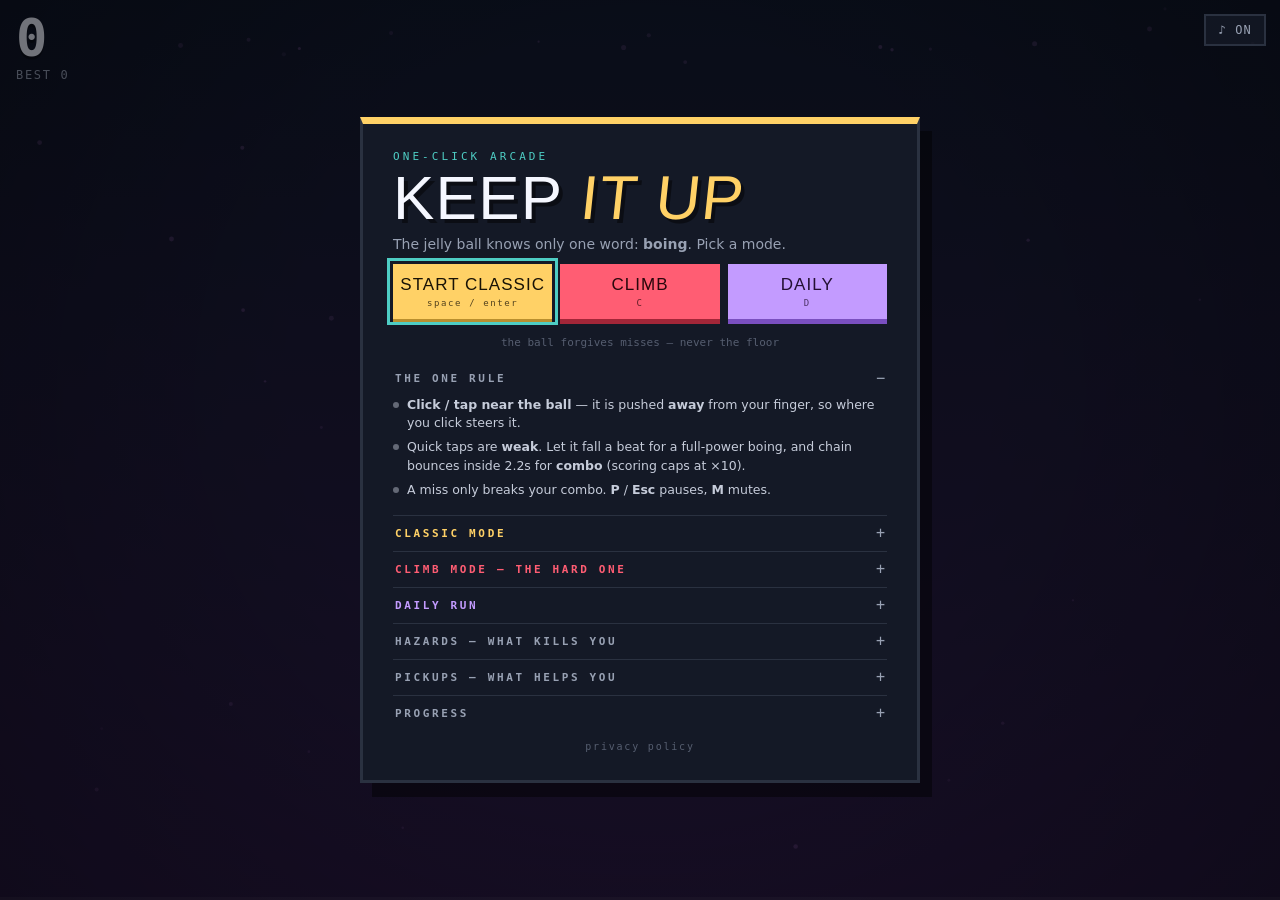
==== dev.html @ d26bc282 "[meta] rebuild bundles with the privacy link (Pages serves the committed index.html)" ====
<!DOCTYPE html>
<html lang="en">
<head>
<meta charset="utf-8">
<meta name="viewport" content="width=device-width, initial-scale=1, maximum-scale=1, user-scalable=no">
<meta name="color-scheme" content="dark">
<meta name="description" content="KEEP IT UP - a one-click jelly-bounce arcade game. Zero assets, zero dependencies, zero network requests.">
<title>KEEP IT UP - one-click jelly bounce</title>
<script>
/* Installed before the game so that even a failure to load or parse the bundle
 * leaves a visible message instead of a silent black screen (COMPAT-01). */
window.addEventListener('error', function(e){
  var el = document.getElementById('fatal');
  if (!el) return;
  var what = (e && (e.message || (e.target && (e.target.src || e.target.href)))) || 'unknown error';
  el.textContent = 'Something broke: ' + what;
  el.classList.remove('hidden');
}, true);
</script>
<link rel="stylesheet" href="src/styles.css">
</head>
<body>
<canvas id="game" aria-label="Gameplay surface. Click or tap near the ball to bounce it away from your pointer."></canvas>

<div id="hud">
  <div id="scoreBox"><span id="score">0</span><span id="scoreUnit" class="unit hidden">m</span><div id="best">BEST 0</div><div id="modeTag" class="modeTag hidden"></div></div>
  <div id="comboBox"><div id="combo">&times;2</div><div id="comboBarWrap"><div id="comboBar"></div></div></div>
  <div id="effects" aria-hidden="true"></div>
</div>

<div id="toasts" aria-live="polite">
  <div id="toast" class="toast"><b id="toastName"></b><span id="toastDesc"></span></div>
</div>

<div id="sysBtns">
  <button id="pauseBtn" type="button" title="Pause (P)" aria-label="Pause">&#10074;&#10074;</button>
  <button id="mute" type="button" title="Toggle sound (M)" aria-label="Toggle sound" aria-pressed="false">&#9834; ON</button>
</div>

<div id="menu" class="overlay" role="dialog" aria-modal="true" aria-labelledby="menuTitle">
  <div class="panel wide">
    <p class="eyebrow">ONE-CLICK ARCADE</p>
    <h1 id="menuTitle">KEEP <em>IT&nbsp;UP</em></h1>
    <p class="tag">The jelly ball knows only one word: <b>boing</b>. Pick a mode.</p>
    <div class="modeRow">
      <button id="startBtn" class="modeBtn gold" type="button">START CLASSIC<span class="kbd">space / enter</span></button>
      <button id="climbBtn" class="modeBtn red" type="button">CLIMB<span class="kbd">C</span></button>
      <button id="dailyBtn" class="modeBtn violet" type="button">DAILY<span class="kbd">D</span></button>
      <p class="hint">the ball forgives misses &mdash; never the floor</p>
    </div>
    <div class="panelBody">
      <details class="msec" name="howto" open>
        <summary><h2>The one rule</h2></summary>
        <ul class="rules">
          <li><b>Click / tap near the ball</b> &mdash; it is pushed <b>away</b> from your finger, so where you click steers it.</li>
          <li>Quick taps are <b>weak</b>. Let it fall a beat for a full-power boing, and chain bounces inside 2.2s for <b>combo</b> (scoring caps at &times;10).</li>
          <li>A miss only breaks your combo. <b>P</b> / <b>Esc</b> pauses, <b>M</b> mutes.</li>
        </ul>
      </details>
      <details class="msec" name="howto">
        <summary><h2 class="hGold">Classic mode</h2></summary>
        <ul class="rules">
          <li>Score = bounce points &times; combo + pickups. Your best is saved.</li>
          <li>The <b>floor</b> kills. Hazards start after 9s and never spawn on top of you.</li>
          <li>Skim a hazard without touching it for a <b>+15 near-miss</b>.</li>
        </ul>
      </details>
      <details class="msec" name="howto">
        <summary><h2 class="hRed">Climb mode &mdash; the hard one</h2></summary>
        <ul class="rules">
          <li>Score = <b>metres climbed</b>. The camera only ever moves up.</li>
          <li>Every 300px a wall of saws blocks the sky with <b>one dashed corridor</b> &mdash; that is your way through.</li>
          <li><b>Lava</b> rises from below after a 3s grace. It is your floor now.</li>
          <li>Corridor stars pay +5m; every third wall hides a shield.</li>
        </ul>
      </details>
      <details class="msec" name="howto">
        <summary><h2 class="hViolet">Daily run</h2></summary>
        <p id="dailyStrip" class="daily"></p>
        <ul class="rules">
          <li>Classic rules, but today's date remixes gravity, saw pace, saw speed and star rate.</li>
          <li>Everyone gets the same mix; only your best for the day is remembered.</li>
        </ul>
      </details>
      <details class="msec" name="howto">
        <summary><h2>Hazards &mdash; what kills you</h2></summary>
        <ul class="legend">
          <li><canvas class="icon" data-icon="saw" aria-hidden="true"></canvas><div><b>Saw</b> &mdash; crosses the screen; a red edge flash warns you before it arrives.</div></li>
          <li><canvas class="icon" data-icon="spike" aria-hidden="true"></canvas><div><b>Spike</b> &mdash; a ceiling marker telegraphs for 1s, then it drops where you <i>were</i>. Keep moving.</div></li>
          <li><canvas class="icon" data-icon="seeker" aria-hidden="true"></canvas><div><b>Drone</b> &mdash; after 20s. Slow homing, capped turn rate, dies on walls. Out-fly it.</div></li>
          <li><canvas class="icon" data-icon="lava" aria-hidden="true"></canvas><div><b>Lava</b> (climb) &mdash; rises forever after its grace. Touching it ends the run.</div></li>
        </ul>
      </details>
      <details class="msec" name="howto">
        <summary><h2>Pickups &mdash; what helps you</h2></summary>
        <ul class="legend">
          <li><canvas class="icon" data-icon="star" aria-hidden="true"></canvas><div><b>Star</b> &mdash; +40 points (+5m in climb). Blinks just before it despawns.</div></li>
          <li><canvas class="icon" data-icon="shield" aria-hidden="true"></canvas><div><b>Shield</b> &mdash; eats exactly one hazard hit, then pops.</div></li>
          <li><canvas class="icon" data-icon="slowmo" aria-hidden="true"></canvas><div><b>Slow-mo</b> &mdash; time crawls at 45% for 4s. Saws included.</div></li>
          <li><canvas class="icon" data-icon="magnet" aria-hidden="true"></canvas><div><b>Magnet</b> &mdash; stars within 150px fly to you for 6s.</div></li>
          <li><canvas class="icon" data-icon="heavy" aria-hidden="true"></canvas><div><b>Heavy star</b> &mdash; +200 points, but gravity +15% for 8s. Greed is a choice.</div></li>
        </ul>
      </details>
      <details class="msec" name="howto">
        <summary><h2>Progress</h2></summary>
        <div id="badges" class="badges" role="group" aria-label="Achievements"></div>
        <p class="mini">Badges: &times;10 combo &middot; 3 stars in one run &middot; survive 120s &middot; a shield save.</p>
        <div id="skins" class="swatches" role="group" aria-label="Ball skins"></div>
        <p class="mini">Skins unlock at best 0 / 600 / 1800 / 4000. Click one to wear it.</p>
      </details>
    </div>
    <a id="privacyLink" class="miniLink" href="https://demerest.github.io/click-bounce/privacy.html"
       target="_blank" rel="noopener">privacy policy</a>
  </div>
</div>

<div id="pause" class="overlay hidden" role="dialog" aria-modal="true" aria-labelledby="pauseTitle">
  <div class="panel narrow">
    <p class="eyebrow">TIME OUT</p>
    <h1 id="pauseTitle">PAUSED<em>.</em></h1>
    <p class="tag" id="pauseReason">The jelly ball is holding its breath.</p>
    <button id="resumeBtn" class="big" type="button">RESUME</button>
    <button id="pauseQuitBtn" class="ghost" type="button">QUIT TO MENU</button>
    <p class="hint">P / Esc to resume</p>
  </div>
</div>

<div id="over" class="overlay hidden" role="dialog" aria-modal="true" aria-labelledby="overTitle">
  <div class="panel">
    <p class="eyebrow" id="overEyebrow">GRAVITY WINS</p>
    <h1 id="overTitle">SPLAT<em>.</em></h1>
    <div id="finalScore"><span id="finalScoreVal">0</span><span id="newBest">NEW BEST!</span></div>
    <div class="stats">
      <div class="stat"><b id="finalBounces">0</b><span>BOUNCES</span></div>
      <div class="stat"><b id="finalCombo">0</b><span>MAX COMBO</span></div>
      <div class="stat"><b id="finalTime">0s</b><span>TIME</span></div>
      <div class="stat"><b id="finalBest">0</b><span>BEST</span></div>
    </div>
    <button id="retryBtn" class="big" type="button">BOUNCE AGAIN</button>
    <div class="modes">
      <button id="shareBtn" class="ghost" type="button">COPY SCORE</button>
      <button id="menuBtn" class="ghost" type="button">MAIN MENU</button>
    </div>
    <p class="hint">space / enter to retry</p>
  </div>
</div>

<div id="srStatus" class="sr-only" role="status" aria-live="polite"></div>
<div id="fatal" class="hidden" role="alert"></div>

<script type="module" src="src/game.js"></script>
</body>
</html>
---- src/styles.css ----
:root{
  --panel:#141926; --line:#2a3140; --ink:#f5f7ff; --dim:#98a1b3;
  --accent:#ffd166; --hot:#ff5d73; --cool:#4ecdc4;
  --blue:#7fb2ff; --violet:#c39bff; --bronze:#c98b3c;
  --display: Impact,'Arial Black','Franklin Gothic Bold',sans-serif;
  --mono: ui-monospace,'SF Mono',Menlo,Consolas,monospace;
}
*{box-sizing:border-box; -webkit-tap-highlight-color:transparent;}
html,body{height:100%; margin:0; overflow:hidden; background:#0d1017;
  font-family:system-ui,'Segoe UI',sans-serif; color:var(--ink); user-select:none;
  -webkit-user-select:none; overscroll-behavior:none;}
#game{position:fixed; inset:0; display:block; touch-action:none; cursor:crosshair;}

/* ---------- accessibility helpers (A11Y-02) ---------- */
.sr-only{position:absolute; width:1px; height:1px; margin:-1px; padding:0;
  overflow:hidden; clip:rect(0 0 0 0); clip-path:inset(50%); white-space:nowrap; border:0;}
:focus-visible{outline:3px solid var(--cool); outline-offset:3px;}
button:focus:not(:focus-visible){outline:none;}

/* ---------- HUD ---------- */
#hud{position:fixed; inset:0; pointer-events:none; z-index:5; font-family:var(--mono);}
#scoreBox{position:absolute; top:12px; left:16px;}
#score{display:inline-block; font-size:clamp(34px,6vw,52px); font-weight:900; line-height:1;
  text-shadow:0 3px 0 rgba(0,0,0,.5);}
#score.pop{animation:scorePop .18s ease-out;}
@keyframes scorePop{0%{transform:scale(1.28); color:var(--accent);}100%{transform:scale(1);}}
#best{color:var(--dim); font-size:12px; letter-spacing:.14em; margin-top:4px;}
#comboBox{position:absolute; top:14px; left:50%; transform:translateX(-50%);
  text-align:center; opacity:0; transition:opacity .15s;}
#combo{font-size:30px; font-weight:900; color:var(--accent); text-shadow:0 3px 0 rgba(0,0,0,.5);}
#comboBarWrap{width:92px; height:5px; margin:5px auto 0; background:rgba(255,255,255,.15); border-radius:3px;}
#comboBar{height:100%; width:100%; background:var(--accent); border-radius:3px;}

/* active-effect pills: one per live mechanic (guide ground rule 3) */
#effects{position:absolute; top:70px; left:50%; transform:translateX(-50%);
  display:flex; gap:6px; flex-wrap:wrap; justify-content:center; max-width:70vw;}
.pill{font-size:10px; letter-spacing:.12em; padding:3px 8px; border:2px solid currentColor;
  background:rgba(10,13,20,.72); white-space:nowrap;}
.pill i{font-style:normal; opacity:.75; margin-left:4px;}
.pill-shield{color:var(--cool);} .pill-slowmo{color:var(--blue);}
.pill-magnet{color:var(--violet);} .pill-heavy{color:var(--bronze);}

/* ---------- system buttons ---------- */
#sysBtns{position:fixed; top:14px; right:14px; z-index:20; display:flex; gap:8px;}
#sysBtns button{font-family:var(--mono); font-size:12px; letter-spacing:.1em; color:var(--dim);
  background:rgba(20,25,38,.8); border:2px solid var(--line); padding:7px 12px; cursor:pointer;}
#sysBtns button:hover{color:var(--ink); border-color:var(--dim);}
#mute.muted{color:#565e70; text-decoration:line-through;}
#pauseBtn{line-height:1;}

/* ---------- overlays ---------- */
.overlay{position:fixed; inset:0; z-index:10; display:flex; align-items:center;
  justify-content:center; background:rgba(7,9,14,.55); padding:12px;}
.hidden{display:none;}
.panel{background:var(--panel); border:3px solid var(--line); border-top:7px solid var(--accent);
  box-shadow:12px 14px 0 rgba(0,0,0,.45); padding:26px 30px 28px;
  width:min(92vw,460px); max-height:calc(100vh - 24px); overflow-y:auto;
  display:flex; flex-direction:column;
  animation:panelIn .35s cubic-bezier(.2,1.4,.4,1);}
.panel.narrow{width:min(92vw,380px);}
@keyframes panelIn{from{transform:translateY(26px); opacity:0;}to{transform:none; opacity:1;}}
.eyebrow{font-family:var(--mono); font-size:11px; letter-spacing:.28em; color:var(--cool); margin:0 0 6px;}
h1{font-family:var(--display); font-weight:400; font-size:clamp(40px,9vw,62px); line-height:.95;
  letter-spacing:.02em; margin:0 0 8px; text-shadow:4px 4px 0 rgba(0,0,0,.45);}
h1 em{font-style:normal; color:var(--accent); display:inline-block; transform:skew(-6deg);}
.tag{color:var(--dim); font-size:14px; margin:0 0 12px;}

/* ---------- menu: action row on top, collapsible instructions below ---------- */
.panel.wide{width:min(94vw,560px);}
.panelBody{overflow-y:auto; min-height:0; flex:1 1 auto; padding-right:4px; margin-right:-4px;}
.modeRow{flex:0 0 auto; display:flex; gap:8px; flex-wrap:wrap; margin:0 0 12px;}
.modeRow .hint{flex-basis:100%; margin-top:9px;}
/* one-open-at-a-time accordion: <details name> is native, so no JS to break */
details.msec{margin:0; border-bottom:1px solid var(--line);}
details.msec:last-child{border-bottom:0;}
details.msec summary{list-style:none; display:flex; align-items:center; justify-content:space-between;
  gap:10px; padding:10px 2px; cursor:pointer;}
details.msec summary::-webkit-details-marker{display:none;}
details.msec summary::after{content:'+'; font-family:var(--mono); font-size:15px; line-height:1;
  color:var(--dim);}
details.msec[open] summary::after{content:'\2212';}
details.msec summary:hover h2{color:var(--ink);}
details.msec[open]{padding-bottom:10px;}
.msec h2{font-family:var(--mono); font-size:11px; font-weight:700; letter-spacing:.24em;
  text-transform:uppercase; margin:0; color:var(--dim);}
.msec h2.hGold{color:var(--accent);} .msec h2.hRed{color:var(--hot);} .msec h2.hViolet{color:var(--violet);}
ul.rules{list-style:none; margin:0; padding:0; font-size:12.5px; line-height:1.45; color:#c6ccda;}
ul.rules li{margin:0 0 6px; padding-left:14px; position:relative;}
ul.rules li::before{content:''; position:absolute; left:0; top:6px; width:6px; height:6px;
  border-radius:50%; background:currentColor; opacity:.45;}
ul.legend{list-style:none; margin:0; padding:0;}
ul.legend li{display:flex; gap:10px; align-items:center; margin:0 0 8px;}
ul.legend .icon{width:44px; height:44px; flex:0 0 44px; background:#0f1420;
  border:2px solid var(--line); border-radius:8px;}
ul.legend li > div{font-size:12.5px; line-height:1.4; color:#c6ccda;}
ul.legend b{color:var(--ink);}
.mini{font-family:var(--mono); font-size:10px; color:#565e70; margin:2px 0 10px; text-align:center;}
.miniLink{flex:0 0 auto; display:block; margin:10px 0 0; text-align:center;
  font-family:var(--mono); font-size:10px; letter-spacing:.18em; color:#565e70; text-decoration:none;}
.miniLink:hover{color:var(--dim); text-decoration:underline;}
.modeBtn{flex:1 1 120px; font-family:var(--display); font-size:17px; letter-spacing:.06em;
  border:0; padding:11px 6px; cursor:pointer; color:#181206;
  transition:transform .08s, box-shadow .08s;}
.modeBtn .kbd{display:block; font-family:var(--mono); font-size:9px; letter-spacing:.18em;
  opacity:.75; margin-top:3px;}
.modeBtn.gold{background:var(--accent); box-shadow:0 5px 0 #b98f2e;}
.modeBtn.red{background:var(--hot); color:#2a070c; box-shadow:0 5px 0 #a32638;}
.modeBtn.violet{background:var(--violet); color:#241033; box-shadow:0 5px 0 #7a4fc0;}
.modeBtn:hover{transform:translateY(-2px);}
.modeBtn:active{transform:translateY(3px); box-shadow:0 2px 0 rgba(0,0,0,.45);}
button.big{display:block; width:100%; font-family:var(--display); font-size:20px; letter-spacing:.08em;
  background:var(--accent); color:#181206; border:0; padding:14px 0; cursor:pointer;
  box-shadow:0 6px 0 #b98f2e; transition:transform .08s, box-shadow .08s;}
button.big:hover{transform:translateY(-2px); box-shadow:0 8px 0 #b98f2e;}
button.big:active{transform:translateY(3px); box-shadow:0 2px 0 #b98f2e;}
button.ghost{display:block; width:100%; margin-top:10px; font-family:var(--mono); font-size:12px;
  letter-spacing:.14em; background:transparent; color:var(--dim); border:2px solid var(--line);
  padding:11px 0; cursor:pointer;}
button.ghost:hover{color:var(--ink); border-color:var(--dim);}
.hint{font-family:var(--mono); font-size:11px; color:#565e70; text-align:center; margin:14px 0 0;}
#finalScore{font-family:var(--mono); font-size:56px; font-weight:900; color:var(--accent);
  line-height:1; margin:6px 0 14px; text-shadow:0 3px 0 rgba(0,0,0,.5);}
.stats{display:flex; gap:8px; margin-bottom:16px;}
.stat{flex:1; background:#0f1420; border:2px solid var(--line); padding:9px 4px; text-align:center; min-width:0;}
.stat b{display:block; font-family:var(--mono); font-size:19px;}
.stat span{font-size:9px; letter-spacing:.12em; color:var(--dim);}
#newBest{display:none; font-family:var(--mono); font-size:12px; letter-spacing:.2em; color:#181206;
  background:var(--cool); padding:4px 10px; margin-left:10px; vertical-align:middle;
  animation:panelIn .3s cubic-bezier(.2,1.6,.4,1);}
#fatal{position:fixed; left:50%; bottom:16px; transform:translateX(-50%); z-index:40;
  max-width:90vw; font-family:var(--mono); font-size:12px; color:#181206; background:var(--hot);
  border:2px solid #7a1f2b; padding:10px 14px; white-space:pre-wrap;}

/* ---------- Phase 4: toasts, badges, skins, daily, modes ---------- */
.unit{font-family:var(--mono); font-size:clamp(16px,3vw,24px); font-weight:900; color:var(--dim); margin-left:4px;}
.modeTag{font-family:var(--mono); font-size:10px; letter-spacing:.22em; margin-top:5px;
  display:inline-block; padding:2px 7px; border:2px solid currentColor; background:rgba(10,13,20,.72);}
.modeTag.hidden{display:none;}   /* must beat .modeTag's display (equal specificity, later rule) */
.modeTag.climb{color:var(--cool);}
.modeTag.daily{color:var(--violet);}
#toasts{position:fixed; left:50%; bottom:18px; transform:translateX(-50%); z-index:30;
  pointer-events:none; display:flex; flex-direction:column; align-items:center; gap:8px;}
.toast{font-family:var(--mono); text-align:center; background:var(--panel);
  border:3px solid var(--cool); border-left-width:8px; padding:9px 18px;
  box-shadow:8px 9px 0 rgba(0,0,0,.45); opacity:0; transform:translateY(24px) scale(.92);
  transition:opacity var(--toast-in,.3s) cubic-bezier(.2,1.4,.4,1),
             transform var(--toast-in,.3s) cubic-bezier(.2,1.4,.4,1);}
.toast b{display:block; font-size:14px; letter-spacing:.18em; color:var(--cool);}
.toast span{display:block; font-size:11px; color:var(--dim); margin-top:2px;}
.toast.show{opacity:1; transform:none;}
.swatches{display:flex; gap:8px; justify-content:center; margin:0 0 10px;}
.swatch{width:34px; height:34px; border-radius:50%; cursor:pointer; position:relative;
  border:3px solid var(--line); background:radial-gradient(circle at 32% 30%, var(--hi), var(--mid) 55%, var(--lo));
  transition:transform .08s;}
.swatch:hover{transform:scale(1.1);}
.swatch[aria-pressed="true"]{border-color:var(--ink); box-shadow:0 0 0 2px rgba(245,247,255,.25);}
.swatch.locked{filter:grayscale(.9) brightness(.55); cursor:not-allowed;}
.swatch.locked::after{content:'\1F512'; position:absolute; inset:0; display:flex;
  align-items:center; justify-content:center; font-size:13px;}
.badges{display:flex; gap:8px; justify-content:center; margin:0 0 12px;}
.badge{width:30px; height:30px; border-radius:50%; display:flex; align-items:center; justify-content:center;
  font-size:14px; background:#0f1420; border:2px solid var(--line); color:#3c4356;}
.badge.on{background:var(--accent); border-color:#b98f2e; color:#181206;
  box-shadow:0 0 10px rgba(255,209,102,.45);}
.daily{font-family:var(--mono); font-size:11px; letter-spacing:.06em; color:var(--violet);
  text-align:center; margin:0 0 10px;}
.modes{display:flex; gap:10px; margin-top:10px;}
.modes .ghost{margin-top:0;}

/* ---------- A11Y-01: prefers-reduced-motion ---------- */
@media (prefers-reduced-motion: reduce){
  .panel,#newBest,#score.pop{animation:none;}
  button.big,button.big:hover,button.big:active{transition:none; transform:none;}
  .modeBtn,.modeBtn:hover,.modeBtn:active{transition:none; transform:none;}
  .toast,.swatch,.swatch:hover{transition:none; transform:none;}
  #comboBox{transition:none;}
}

/* ---------- short screens: keep the accordion compact ---------- */
@media (max-height: 720px){
  .panel{padding:18px 22px 18px;}
  .panelBody{max-height:52vh;}
  details.msec summary{padding:8px 2px;}
  details.msec[open]{padding-bottom:8px;}
}
@media (max-height: 600px){
  h1{font-size:clamp(32px,8vw,44px);}
  ul.rules,ul.legend li > div{font-size:11.5px; line-height:1.35;}
  .tag{font-size:12.5px; margin-bottom:8px;}
  .modeBtn{padding:9px 4px; font-size:15px;}
  .hint{margin-top:7px;}
  ul.legend .icon{width:36px; height:36px; flex-basis:36px;}
}
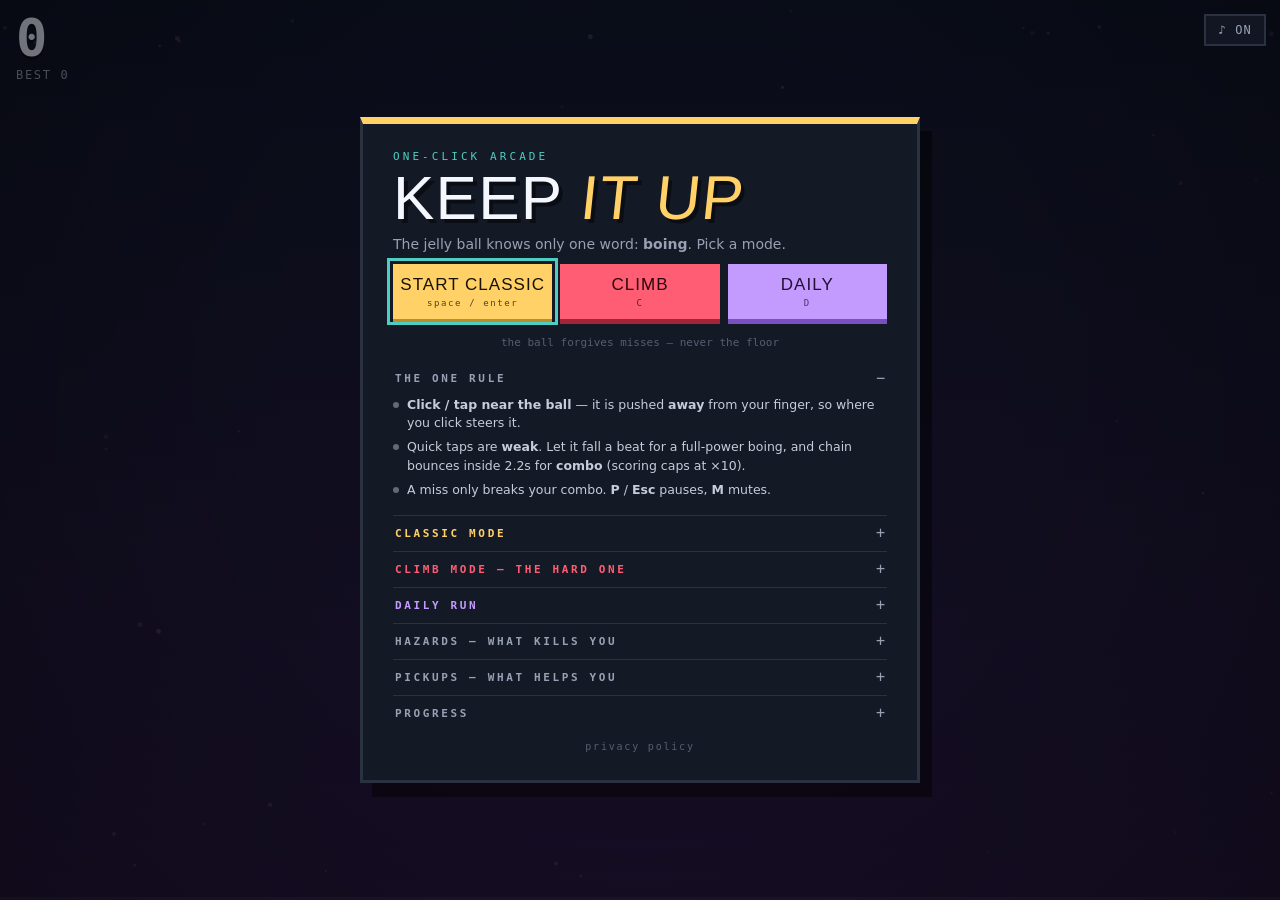
==== commit d4b7f43a: "[balance] playtest fairness: wider touch-aware tap hitbox; PC key hints hidden on touch-only devices" ====
--- a/dev.html
+++ b/dev.html
@@ -54,7 +54,7 @@
         <ul class="rules">
           <li><b>Click / tap near the ball</b> &mdash; it is pushed <b>away</b> from your finger, so where you click steers it.</li>
           <li>Quick taps are <b>weak</b>. Let it fall a beat for a full-power boing, and chain bounces inside 2.2s for <b>combo</b> (scoring caps at &times;10).</li>
-          <li>A miss only breaks your combo. <b>P</b> / <b>Esc</b> pauses, <b>M</b> mutes.</li>
+          <li>A miss only breaks your combo.<span class="pcOnly"> <b>P</b> / <b>Esc</b> pauses, <b>M</b> mutes.</span></li>
         </ul>
       </details>
       <details class="msec" name="howto">
@@ -121,7 +121,7 @@
     <p class="tag" id="pauseReason">The jelly ball is holding its breath.</p>
     <button id="resumeBtn" class="big" type="button">RESUME</button>
     <button id="pauseQuitBtn" class="ghost" type="button">QUIT TO MENU</button>
-    <p class="hint">P / Esc to resume</p>
+    <p class="hint pcOnly">P / Esc to resume</p>
   </div>
 </div>
 
@@ -141,7 +141,7 @@
       <button id="shareBtn" class="ghost" type="button">COPY SCORE</button>
       <button id="menuBtn" class="ghost" type="button">MAIN MENU</button>
     </div>
-    <p class="hint">space / enter to retry</p>
+    <p class="hint pcOnly">space / enter to retry</p>
   </div>
 </div>
 
--- a/src/styles.css
+++ b/src/styles.css
@@ -118,6 +118,7 @@
   padding:11px 0; cursor:pointer;}
 button.ghost:hover{color:var(--ink); border-color:var(--dim);}
 .hint{font-family:var(--mono); font-size:11px; color:#565e70; text-align:center; margin:14px 0 0;}
+body.touchOnly .kbd, body.touchOnly .pcOnly{display:none;}
 #finalScore{font-family:var(--mono); font-size:56px; font-weight:900; color:var(--accent);
   line-height:1; margin:6px 0 14px; text-shadow:0 3px 0 rgba(0,0,0,.5);}
 .stats{display:flex; gap:8px; margin-bottom:16px;}
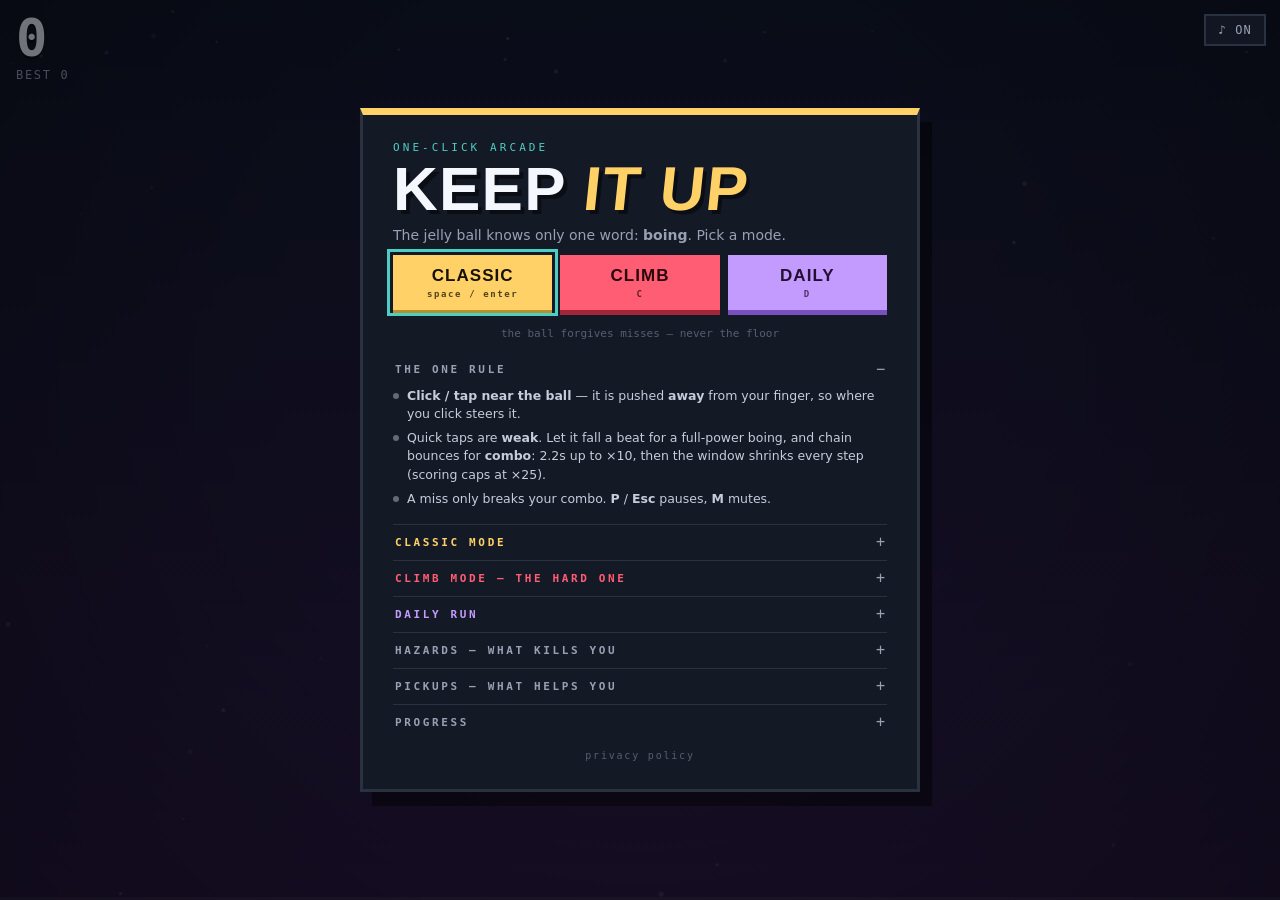
==== commit d81277be: "[balance] playtest round 2: combo to x25 with shrinking chain window; CLASSIC label; phone combo met" ====
--- a/dev.html
+++ b/dev.html
@@ -43,7 +43,7 @@
     <h1 id="menuTitle">KEEP <em>IT&nbsp;UP</em></h1>
     <p class="tag">The jelly ball knows only one word: <b>boing</b>. Pick a mode.</p>
     <div class="modeRow">
-      <button id="startBtn" class="modeBtn gold" type="button">START CLASSIC<span class="kbd">space / enter</span></button>
+      <button id="startBtn" class="modeBtn gold" type="button">CLASSIC<span class="kbd">space / enter</span></button>
       <button id="climbBtn" class="modeBtn red" type="button">CLIMB<span class="kbd">C</span></button>
       <button id="dailyBtn" class="modeBtn violet" type="button">DAILY<span class="kbd">D</span></button>
       <p class="hint">the ball forgives misses &mdash; never the floor</p>
@@ -53,7 +53,7 @@
         <summary><h2>The one rule</h2></summary>
         <ul class="rules">
           <li><b>Click / tap near the ball</b> &mdash; it is pushed <b>away</b> from your finger, so where you click steers it.</li>
-          <li>Quick taps are <b>weak</b>. Let it fall a beat for a full-power boing, and chain bounces inside 2.2s for <b>combo</b> (scoring caps at &times;10).</li>
+          <li>Quick taps are <b>weak</b>. Let it fall a beat for a full-power boing, and chain bounces for <b>combo</b>: 2.2s up to &times;10, then the window shrinks every step (scoring caps at &times;25).</li>
           <li>A miss only breaks your combo.<span class="pcOnly"> <b>P</b> / <b>Esc</b> pauses, <b>M</b> mutes.</span></li>
         </ul>
       </details>
--- a/src/styles.css
+++ b/src/styles.css
@@ -119,6 +119,9 @@
 button.ghost:hover{color:var(--ink); border-color:var(--dim);}
 .hint{font-family:var(--mono); font-size:11px; color:#565e70; text-align:center; margin:14px 0 0;}
 body.touchOnly .kbd, body.touchOnly .pcOnly{display:none;}
+/* no Impact/Arial Black on this platform: synthetic weight keeps the display
+   face as heavy as the web build instead of a light fallback */
+body.noDisplay h1, body.noDisplay .modeBtn, body.noDisplay button.big{font-weight:900;}
 #finalScore{font-family:var(--mono); font-size:56px; font-weight:900; color:var(--accent);
   line-height:1; margin:6px 0 14px; text-shadow:0 3px 0 rgba(0,0,0,.5);}
 .stats{display:flex; gap:8px; margin-bottom:16px;}
@@ -178,6 +181,12 @@
 }
 
 /* ---------- short screens: keep the accordion compact ---------- */
+@media (max-width: 720px){
+  /* phones put the front camera where the centred combo meter sat: park it
+     under the score column instead */
+  #comboBox{top:96px; left:16px; transform:none; text-align:left;}
+  #comboBarWrap{margin:5px 0 0;}
+}
 @media (max-height: 720px){
   .panel{padding:18px 22px 18px;}
   .panelBody{max-height:52vh;}
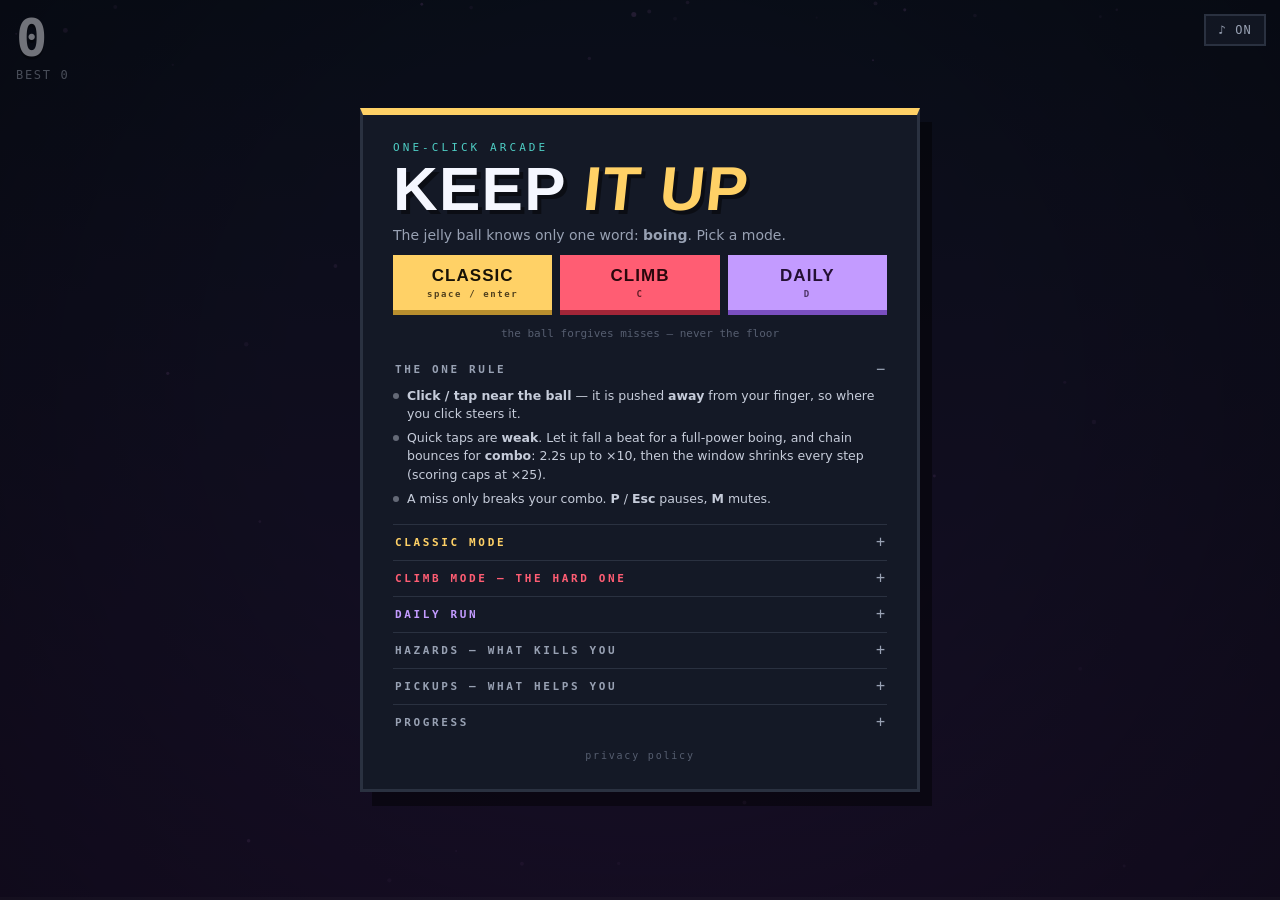
==== commit 51703765: "[ui] playtest round 3: climb shield saves destroy the band saw; no button focus rings; Apple PWA she" ====
--- a/dev.html
+++ b/dev.html
@@ -5,6 +5,12 @@
 <meta name="viewport" content="width=device-width, initial-scale=1, maximum-scale=1, user-scalable=no">
 <meta name="color-scheme" content="dark">
 <meta name="description" content="KEEP IT UP - a one-click jelly-bounce arcade game. Zero assets, zero dependencies, zero network requests.">
+<meta name="apple-mobile-web-app-capable" content="yes">
+<meta name="mobile-web-app-capable" content="yes">
+<meta name="apple-mobile-web-app-status-bar-style" content="black-translucent">
+<meta name="apple-mobile-web-app-title" content="KEEP IT UP">
+<link rel="manifest" href="manifest.webmanifest">
+<link rel="apple-touch-icon" href="apple-touch-icon.png">
 <title>KEEP IT UP - one-click jelly bounce</title>
 <script>
 /* Installed before the game so that even a failure to load or parse the bundle
@@ -42,6 +48,7 @@
     <p class="eyebrow">ONE-CLICK ARCADE</p>
     <h1 id="menuTitle">KEEP <em>IT&nbsp;UP</em></h1>
     <p class="tag">The jelly ball knows only one word: <b>boing</b>. Pick a mode.</p>
+    <p id="installHint" class="installHint"><b>Install on iPhone / iPad:</b> tap <b>Share</b> &#8594; <b>Add to Home Screen</b>. It opens fullscreen and plays offline.</p>
     <div class="modeRow">
       <button id="startBtn" class="modeBtn gold" type="button">CLASSIC<span class="kbd">space / enter</span></button>
       <button id="climbBtn" class="modeBtn red" type="button">CLIMB<span class="kbd">C</span></button>
--- a/src/styles.css
+++ b/src/styles.css
@@ -15,7 +15,8 @@
 .sr-only{position:absolute; width:1px; height:1px; margin:-1px; padding:0;
   overflow:hidden; clip:rect(0 0 0 0); clip-path:inset(50%); white-space:nowrap; border:0;}
 :focus-visible{outline:3px solid var(--cool); outline-offset:3px;}
-button:focus:not(:focus-visible){outline:none;}
+/* playtest: no focus ring on buttons, web or touch (keyboard focus still moves) */
+button:focus, button:focus-visible{outline:none;}
 
 /* ---------- HUD ---------- */
 #hud{position:fixed; inset:0; pointer-events:none; z-index:5; font-family:var(--mono);}
@@ -98,6 +99,10 @@
 .miniLink{flex:0 0 auto; display:block; margin:10px 0 0; text-align:center;
   font-family:var(--mono); font-size:10px; letter-spacing:.18em; color:#565e70; text-decoration:none;}
 .miniLink:hover{color:var(--dim); text-decoration:underline;}
+.installHint{display:none; flex:0 0 auto; margin:0 0 10px; padding:8px 10px;
+  font-family:var(--mono); font-size:11px; line-height:1.5; color:var(--cool);
+  border:2px dashed var(--cool); background:rgba(78,205,196,.08); text-align:center;}
+body.appleTouch .installHint{display:block;}
 .modeBtn{flex:1 1 120px; font-family:var(--display); font-size:17px; letter-spacing:.06em;
   border:0; padding:11px 6px; cursor:pointer; color:#181206;
   transition:transform .08s, box-shadow .08s;}
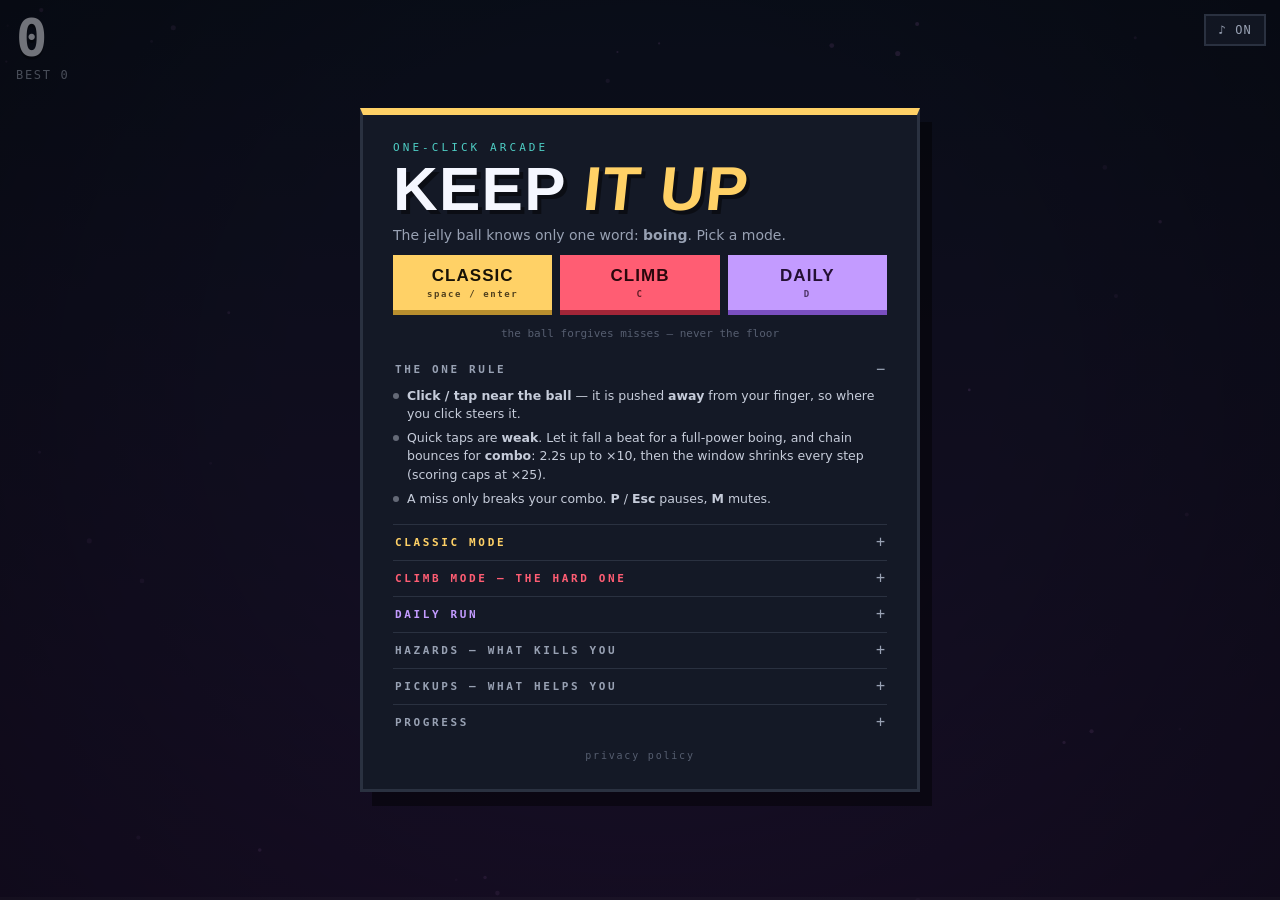
==== commit d6bea67e: "[ui] itch embed: A2HS captures the outer page, so framed Apple users get the standalone Pages link i" ====
--- a/dev.html
+++ b/dev.html
@@ -49,6 +49,7 @@
     <h1 id="menuTitle">KEEP <em>IT&nbsp;UP</em></h1>
     <p class="tag">The jelly ball knows only one word: <b>boing</b>. Pick a mode.</p>
     <p id="installHint" class="installHint"><b>Install on iPhone / iPad:</b> tap <b>Share</b> &#8594; <b>Add to Home Screen</b>. It opens fullscreen and plays offline.</p>
+    <p id="installHintFramed" class="installHint">Inside an embed the browser installs the <b>outer</b> page, not the game. For the installable standalone app, open <a id="standaloneLink" href="https://demerest.github.io/click-bounce/" target="_blank" rel="noopener">demerest.github.io/click-bounce</a> in its own tab, then <b>Share</b> &#8594; <b>Add to Home Screen</b>.</p>
     <div class="modeRow">
       <button id="startBtn" class="modeBtn gold" type="button">CLASSIC<span class="kbd">space / enter</span></button>
       <button id="climbBtn" class="modeBtn red" type="button">CLIMB<span class="kbd">C</span></button>
--- a/src/styles.css
+++ b/src/styles.css
@@ -102,7 +102,9 @@
 .installHint{display:none; flex:0 0 auto; margin:0 0 10px; padding:8px 10px;
   font-family:var(--mono); font-size:11px; line-height:1.5; color:var(--cool);
   border:2px dashed var(--cool); background:rgba(78,205,196,.08); text-align:center;}
-body.appleTouch .installHint{display:block;}
+body.appleTouch #installHint{display:block;}
+body.appleFramed #installHintFramed{display:block;}
+.installHint a{color:var(--ink); text-decoration:underline;}
 .modeBtn{flex:1 1 120px; font-family:var(--display); font-size:17px; letter-spacing:.06em;
   border:0; padding:11px 6px; cursor:pointer; color:#181206;
   transition:transform .08s, box-shadow .08s;}
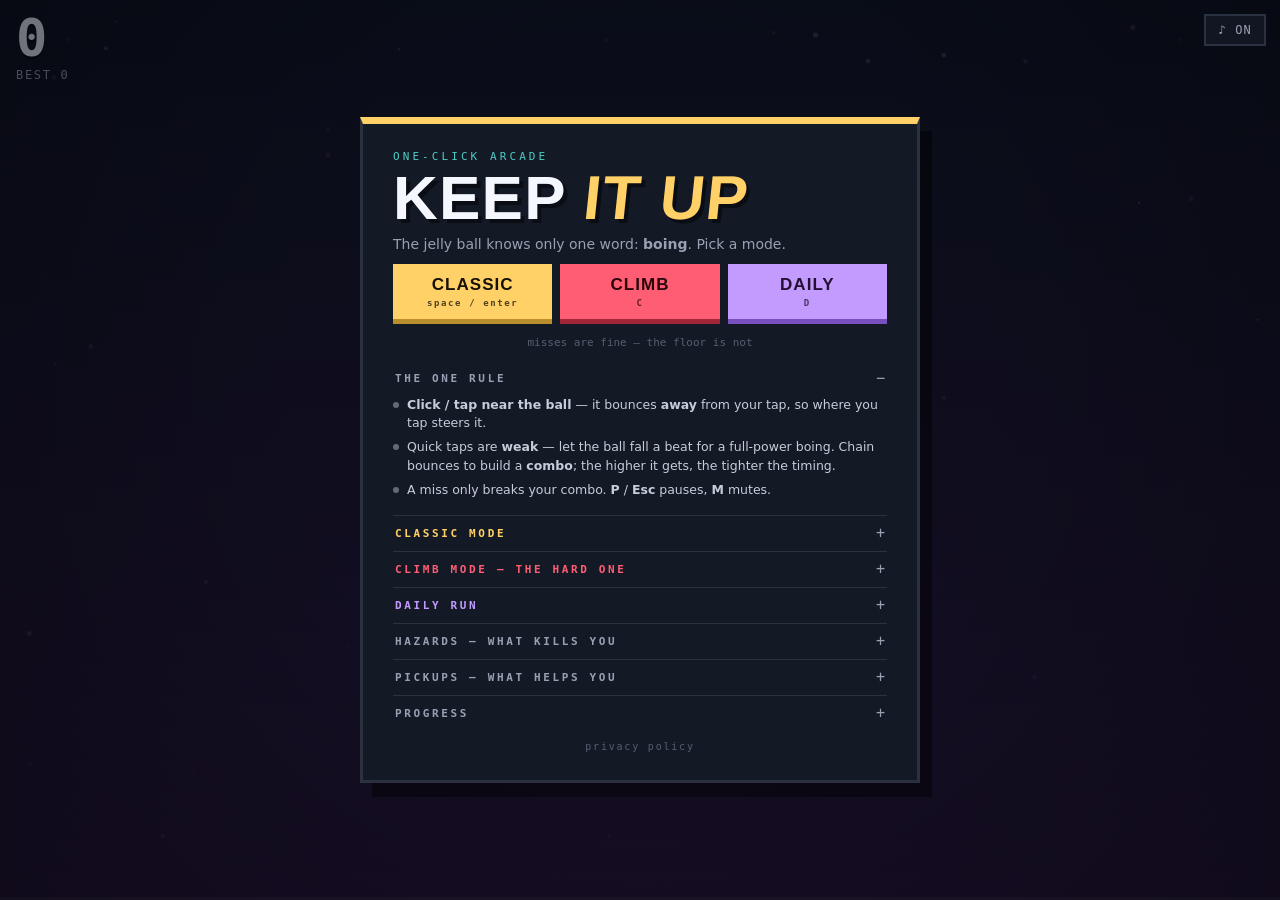
==== commit e8c8170b: "[ui] menu copy: casual plain-language instructions, no seconds/pixels/point values; capture rig gain" ====
--- a/dev.html
+++ b/dev.html
@@ -54,67 +54,67 @@
       <button id="startBtn" class="modeBtn gold" type="button">CLASSIC<span class="kbd">space / enter</span></button>
       <button id="climbBtn" class="modeBtn red" type="button">CLIMB<span class="kbd">C</span></button>
       <button id="dailyBtn" class="modeBtn violet" type="button">DAILY<span class="kbd">D</span></button>
-      <p class="hint">the ball forgives misses &mdash; never the floor</p>
+      <p class="hint">misses are fine &mdash; the floor is not</p>
     </div>
     <div class="panelBody">
       <details class="msec" name="howto" open>
         <summary><h2>The one rule</h2></summary>
         <ul class="rules">
-          <li><b>Click / tap near the ball</b> &mdash; it is pushed <b>away</b> from your finger, so where you click steers it.</li>
-          <li>Quick taps are <b>weak</b>. Let it fall a beat for a full-power boing, and chain bounces for <b>combo</b>: 2.2s up to &times;10, then the window shrinks every step (scoring caps at &times;25).</li>
+          <li><b>Click / tap near the ball</b> &mdash; it bounces <b>away</b> from your tap, so where you tap steers it.</li>
+          <li>Quick taps are <b>weak</b> &mdash; let the ball fall a beat for a full-power boing. Chain bounces to build a <b>combo</b>; the higher it gets, the tighter the timing.</li>
           <li>A miss only breaks your combo.<span class="pcOnly"> <b>P</b> / <b>Esc</b> pauses, <b>M</b> mutes.</span></li>
         </ul>
       </details>
       <details class="msec" name="howto">
         <summary><h2 class="hGold">Classic mode</h2></summary>
         <ul class="rules">
-          <li>Score = bounce points &times; combo + pickups. Your best is saved.</li>
-          <li>The <b>floor</b> kills. Hazards start after 9s and never spawn on top of you.</li>
-          <li>Skim a hazard without touching it for a <b>+15 near-miss</b>.</li>
+          <li>Bounces score points and combos multiply them; pickups add more. Your best is saved.</li>
+          <li>The <b>floor</b> ends the run. Hazards join in after a short warm-up, and never right on top of you.</li>
+          <li>Slip past a hazard without touching it for a <b>near-miss bonus</b>.</li>
         </ul>
       </details>
       <details class="msec" name="howto">
         <summary><h2 class="hRed">Climb mode &mdash; the hard one</h2></summary>
         <ul class="rules">
-          <li>Score = <b>metres climbed</b>. The camera only ever moves up.</li>
-          <li>Every 300px a wall of saws blocks the sky with <b>one dashed corridor</b> &mdash; that is your way through.</li>
-          <li><b>Lava</b> rises from below after a 3s grace. It is your floor now.</li>
-          <li>Corridor stars pay +5m; every third wall hides a shield.</li>
+          <li>You score by <b>how high you climb</b>. The camera only moves up.</li>
+          <li>Walls of saws block the sky, each with <b>one dashed gap</b> &mdash; that gap is your way through.</li>
+          <li><b>Lava</b> rises from below after a short head start. It is your floor now.</li>
+          <li>Stars in the gaps add metres, and now and then a wall hides a shield.</li>
         </ul>
       </details>
       <details class="msec" name="howto">
         <summary><h2 class="hViolet">Daily run</h2></summary>
         <p id="dailyStrip" class="daily"></p>
         <ul class="rules">
-          <li>Classic rules, but today's date remixes gravity, saw pace, saw speed and star rate.</li>
-          <li>Everyone gets the same mix; only your best for the day is remembered.</li>
+          <li>Classic rules with a daily twist &mdash; gravity, saws and stars get remixed.</li>
+          <li>Everyone plays the same mix; only your best run of the day is kept.</li>
         </ul>
       </details>
       <details class="msec" name="howto">
         <summary><h2>Hazards &mdash; what kills you</h2></summary>
         <ul class="legend">
-          <li><canvas class="icon" data-icon="saw" aria-hidden="true"></canvas><div><b>Saw</b> &mdash; crosses the screen; a red edge flash warns you before it arrives.</div></li>
-          <li><canvas class="icon" data-icon="spike" aria-hidden="true"></canvas><div><b>Spike</b> &mdash; a ceiling marker telegraphs for 1s, then it drops where you <i>were</i>. Keep moving.</div></li>
-          <li><canvas class="icon" data-icon="seeker" aria-hidden="true"></canvas><div><b>Drone</b> &mdash; after 20s. Slow homing, capped turn rate, dies on walls. Out-fly it.</div></li>
-          <li><canvas class="icon" data-icon="lava" aria-hidden="true"></canvas><div><b>Lava</b> (climb) &mdash; rises forever after its grace. Touching it ends the run.</div></li>
+          <li><canvas class="icon" data-icon="saw" aria-hidden="true"></canvas><div><b>Saw</b> &mdash; sweeps across the screen; the edge flashes red before it arrives.</div></li>
+          <li><canvas class="icon" data-icon="spike" aria-hidden="true"></canvas><div><b>Spike</b> &mdash; a marker on the ceiling warns you, then it drops where you <i>were</i>. Keep moving.</div></li>
+          <li><canvas class="icon" data-icon="seeker" aria-hidden="true"></canvas><div><b>Drone</b> &mdash; shows up later in the run. It chases you slowly, turns wide and dies on walls. Out-fly it.</div></li>
+          <li><canvas class="icon" data-icon="lava" aria-hidden="true"></canvas><div><b>Lava</b> (climb) &mdash; rises from below and never stops. Touching it ends the run.</div></li>
         </ul>
       </details>
       <details class="msec" name="howto">
         <summary><h2>Pickups &mdash; what helps you</h2></summary>
         <ul class="legend">
-          <li><canvas class="icon" data-icon="star" aria-hidden="true"></canvas><div><b>Star</b> &mdash; +40 points (+5m in climb). Blinks just before it despawns.</div></li>
-          <li><canvas class="icon" data-icon="shield" aria-hidden="true"></canvas><div><b>Shield</b> &mdash; eats exactly one hazard hit, then pops.</div></li>
-          <li><canvas class="icon" data-icon="slowmo" aria-hidden="true"></canvas><div><b>Slow-mo</b> &mdash; time crawls at 45% for 4s. Saws included.</div></li>
-          <li><canvas class="icon" data-icon="magnet" aria-hidden="true"></canvas><div><b>Magnet</b> &mdash; stars within 150px fly to you for 6s.</div></li>
-          <li><canvas class="icon" data-icon="heavy" aria-hidden="true"></canvas><div><b>Heavy star</b> &mdash; +200 points, but gravity +15% for 8s. Greed is a choice.</div></li>
+          <li><canvas class="icon" data-icon="star" aria-hidden="true"></canvas><div><b>Star</b> &mdash; bonus points, extra metres in climb. Blinks right before it vanishes.</div></li>
+          <li><canvas class="icon" data-icon="shield" aria-hidden="true"></canvas><div><b>Shield</b> &mdash; takes one hit for you, then pops.</div></li>
+          <li><canvas class="icon" data-icon="slowmo" aria-hidden="true"></canvas><div><b>Slow-mo</b> &mdash; everything slows right down for a while, saws included.</div></li>
+          <li><canvas class="icon" data-icon="magnet" aria-hidden="true"></canvas><div><b>Magnet</b> &mdash; nearby stars fly to you for a while.</div></li>
+          <li><canvas class="icon" data-icon="heavy" aria-hidden="true"></canvas><div><b>Heavy star</b> &mdash; a big score, but the ball gets heavier for a while. Greed is a choice.</div></li>
         </ul>
       </details>
       <details class="msec" name="howto">
         <summary><h2>Progress</h2></summary>
         <div id="badges" class="badges" role="group" aria-label="Achievements"></div>
-        <p class="mini">Badges: &times;10 combo &middot; 3 stars in one run &middot; survive 120s &middot; a shield save.</p>
+        <p class="mini">Badges: a big combo &middot; a few stars in one run &middot; a long run &middot; a shield save.</p>
         <div id="skins" class="swatches" role="group" aria-label="Ball skins"></div>
-        <p class="mini">Skins unlock at best 0 / 600 / 1800 / 4000. Click one to wear it.</p>
+        <p class="mini">New skins unlock as your best score grows. Click one to wear it.</p>
       </details>
     </div>
     <a id="privacyLink" class="miniLink" href="https://demerest.github.io/click-bounce/privacy.html"
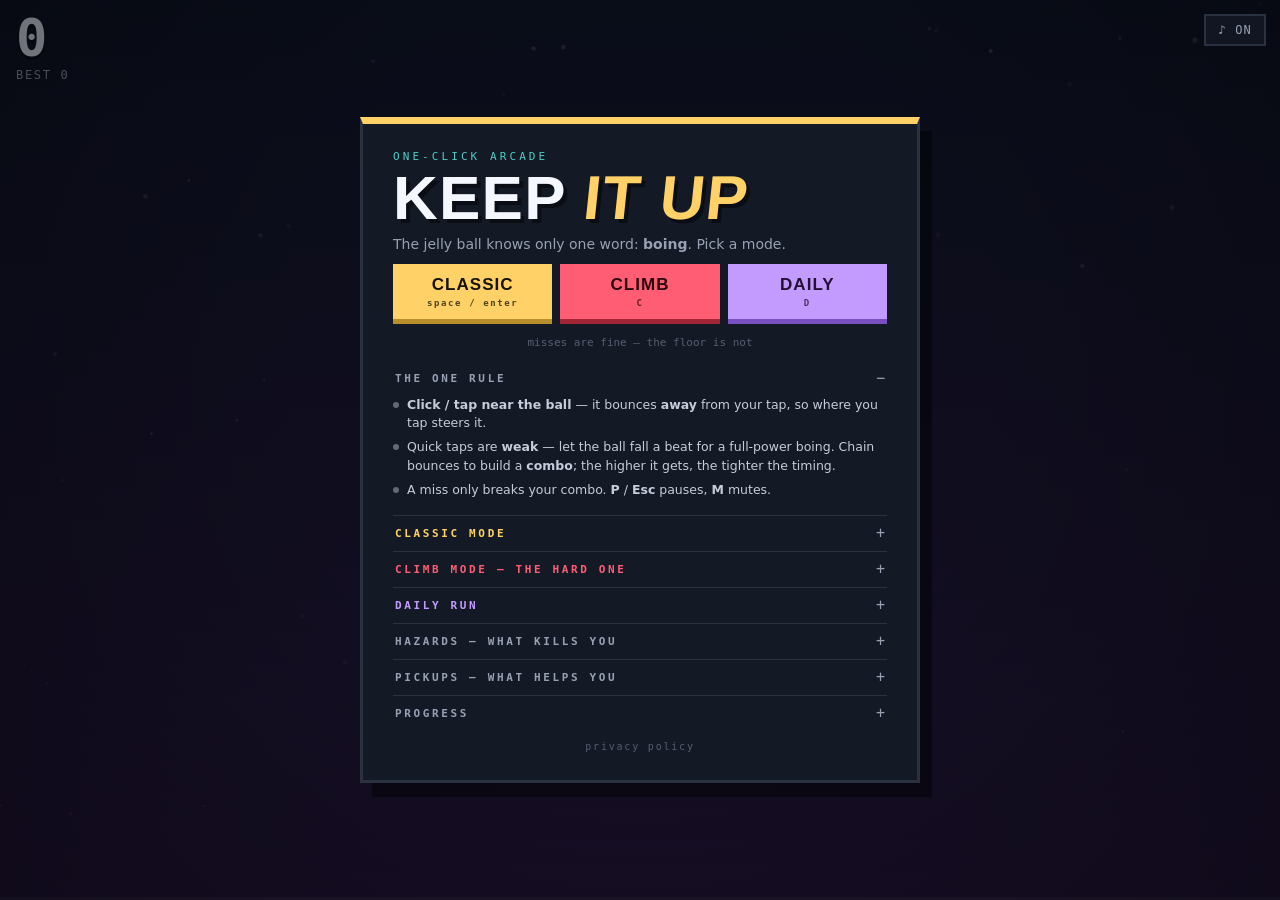
==== commit 8c3b6a5c: "[balance] daily: every lever deviates from classic each day (bounce + ball size added, top-3 twist c" ====
--- a/dev.html
+++ b/dev.html
@@ -86,7 +86,7 @@
         <summary><h2 class="hViolet">Daily run</h2></summary>
         <p id="dailyStrip" class="daily"></p>
         <ul class="rules">
-          <li>Classic rules with a daily twist &mdash; gravity, saws and stars get remixed.</li>
+          <li>Classic rules with a daily twist &mdash; the ball, the boing and the sky get remixed.</li>
           <li>Everyone plays the same mix; only your best run of the day is kept.</li>
         </ul>
       </details>
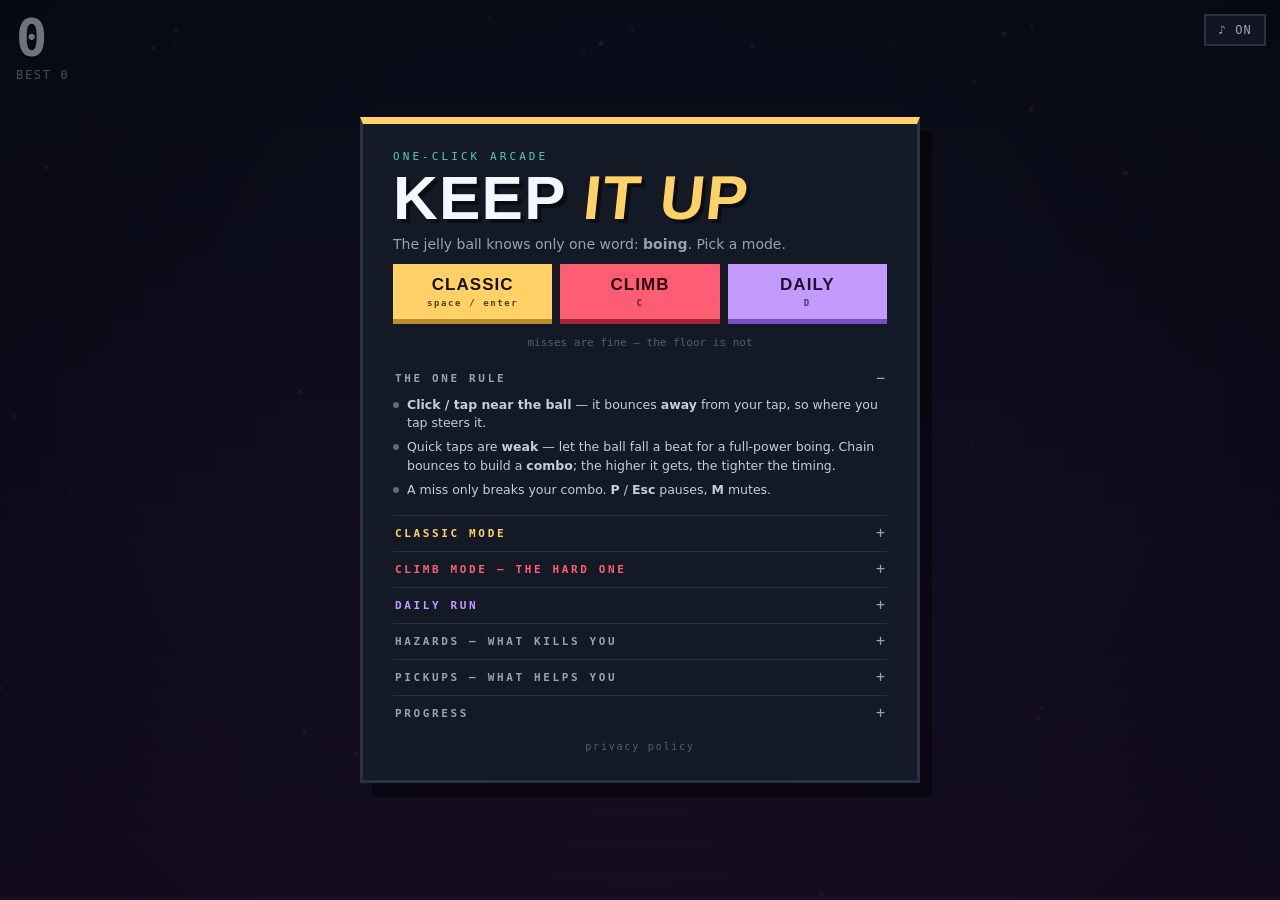
==== commit b28ad1dc: "[ui] QA KU-05/KU-02: cause-of-death line on the over panel (mode eyebrow); louder combo cue and mode" ====
--- a/dev.html
+++ b/dev.html
@@ -137,6 +137,7 @@
   <div class="panel">
     <p class="eyebrow" id="overEyebrow">GRAVITY WINS</p>
     <h1 id="overTitle">SPLAT<em>.</em></h1>
+    <p class="tag" id="overCause">the floor got you</p>
     <div id="finalScore"><span id="finalScoreVal">0</span><span id="newBest">NEW BEST!</span></div>
     <div class="stats">
       <div class="stat"><b id="finalBounces">0</b><span>BOUNCES</span></div>
--- a/src/styles.css
+++ b/src/styles.css
@@ -192,7 +192,10 @@
   /* phones put the front camera where the centred combo meter sat: park it
      under the score column instead */
   #comboBox{top:96px; left:16px; transform:none; text-align:left;}
-  #comboBarWrap{margin:5px 0 0;}
+  /* KU-02: a louder expiry cue and mode tag on compact screens */
+  #combo{font-size:34px;}
+  #comboBarWrap{width:110px; height:7px; margin:5px 0 0; background:rgba(255,255,255,.28);}
+  .modeTag{font-size:11px; background:rgba(10,13,20,.85);}
 }
 @media (max-height: 720px){
   .panel{padding:18px 22px 18px;}
